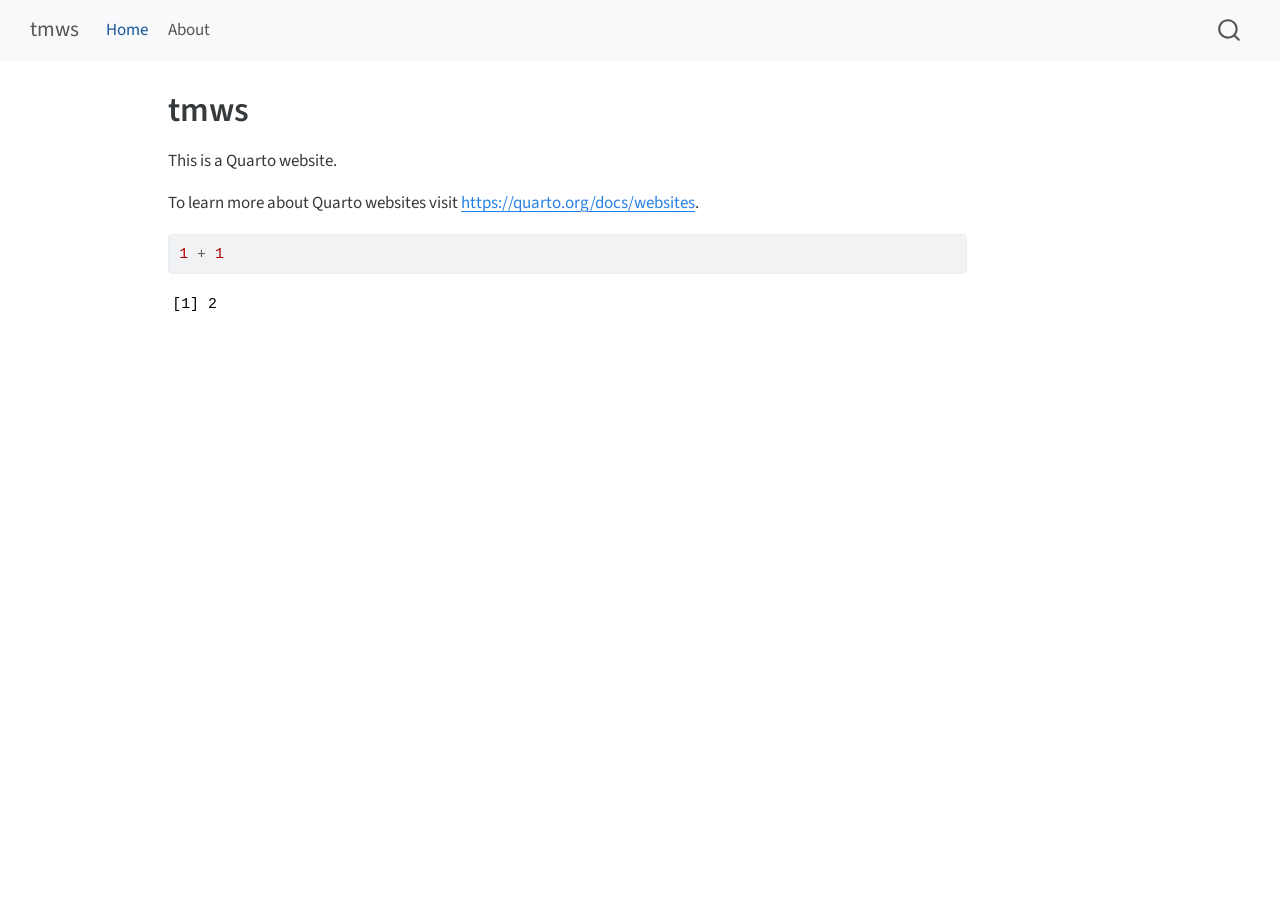
==== index.html @ 732b2dcb "Built site for gh-pages" ====
<!DOCTYPE html>
<html xmlns="http://www.w3.org/1999/xhtml" lang="en" xml:lang="en"><head>

<meta charset="utf-8">
<meta name="generator" content="quarto-1.4.506">

<meta name="viewport" content="width=device-width, initial-scale=1.0, user-scalable=yes">


<title>tmws</title>
<style>
code{white-space: pre-wrap;}
span.smallcaps{font-variant: small-caps;}
div.columns{display: flex; gap: min(4vw, 1.5em);}
div.column{flex: auto; overflow-x: auto;}
div.hanging-indent{margin-left: 1.5em; text-indent: -1.5em;}
ul.task-list{list-style: none;}
ul.task-list li input[type="checkbox"] {
  width: 0.8em;
  margin: 0 0.8em 0.2em -1em; /* quarto-specific, see https://github.com/quarto-dev/quarto-cli/issues/4556 */ 
  vertical-align: middle;
}
/* CSS for syntax highlighting */
pre > code.sourceCode { white-space: pre; position: relative; }
pre > code.sourceCode > span { line-height: 1.25; }
pre > code.sourceCode > span:empty { height: 1.2em; }
.sourceCode { overflow: visible; }
code.sourceCode > span { color: inherit; text-decoration: inherit; }
div.sourceCode { margin: 1em 0; }
pre.sourceCode { margin: 0; }
@media screen {
div.sourceCode { overflow: auto; }
}
@media print {
pre > code.sourceCode { white-space: pre-wrap; }
pre > code.sourceCode > span { text-indent: -5em; padding-left: 5em; }
}
pre.numberSource code
  { counter-reset: source-line 0; }
pre.numberSource code > span
  { position: relative; left: -4em; counter-increment: source-line; }
pre.numberSource code > span > a:first-child::before
  { content: counter(source-line);
    position: relative; left: -1em; text-align: right; vertical-align: baseline;
    border: none; display: inline-block;
    -webkit-touch-callout: none; -webkit-user-select: none;
    -khtml-user-select: none; -moz-user-select: none;
    -ms-user-select: none; user-select: none;
    padding: 0 4px; width: 4em;
  }
pre.numberSource { margin-left: 3em;  padding-left: 4px; }
div.sourceCode
  {   }
@media screen {
pre > code.sourceCode > span > a:first-child::before { text-decoration: underline; }
}
</style>


<script src="site_libs/quarto-nav/quarto-nav.js"></script>
<script src="site_libs/quarto-nav/headroom.min.js"></script>
<script src="site_libs/clipboard/clipboard.min.js"></script>
<script src="site_libs/quarto-search/autocomplete.umd.js"></script>
<script src="site_libs/quarto-search/fuse.min.js"></script>
<script src="site_libs/quarto-search/quarto-search.js"></script>
<meta name="quarto:offset" content="./">
<script src="site_libs/quarto-html/quarto.js"></script>
<script src="site_libs/quarto-html/popper.min.js"></script>
<script src="site_libs/quarto-html/tippy.umd.min.js"></script>
<script src="site_libs/quarto-html/anchor.min.js"></script>
<link href="site_libs/quarto-html/tippy.css" rel="stylesheet">
<link href="site_libs/quarto-html/quarto-syntax-highlighting.css" rel="stylesheet" id="quarto-text-highlighting-styles">
<script src="site_libs/bootstrap/bootstrap.min.js"></script>
<link href="site_libs/bootstrap/bootstrap-icons.css" rel="stylesheet">
<link href="site_libs/bootstrap/bootstrap.min.css" rel="stylesheet" id="quarto-bootstrap" data-mode="light">
<script id="quarto-search-options" type="application/json">{
  "location": "navbar",
  "copy-button": false,
  "collapse-after": 3,
  "panel-placement": "end",
  "type": "overlay",
  "limit": 50,
  "keyboard-shortcut": [
    "f",
    "/",
    "s"
  ],
  "show-item-context": false,
  "language": {
    "search-no-results-text": "No results",
    "search-matching-documents-text": "matching documents",
    "search-copy-link-title": "Copy link to search",
    "search-hide-matches-text": "Hide additional matches",
    "search-more-match-text": "more match in this document",
    "search-more-matches-text": "more matches in this document",
    "search-clear-button-title": "Clear",
    "search-detached-cancel-button-title": "Cancel",
    "search-submit-button-title": "Submit",
    "search-label": "Search"
  }
}</script>


<link rel="stylesheet" href="styles.css">
</head>

<body class="nav-fixed">

<div id="quarto-search-results"></div>
  <header id="quarto-header" class="headroom fixed-top">
    <nav class="navbar navbar-expand-lg " data-bs-theme="dark">
      <div class="navbar-container container-fluid">
      <div class="navbar-brand-container mx-auto">
    <a class="navbar-brand" href="./index.html">
    <span class="navbar-title">tmws</span>
    </a>
  </div>
            <div id="quarto-search" class="" title="Search"></div>
          <button class="navbar-toggler" type="button" data-bs-toggle="collapse" data-bs-target="#navbarCollapse" aria-controls="navbarCollapse" aria-expanded="false" aria-label="Toggle navigation" onclick="if (window.quartoToggleHeadroom) { window.quartoToggleHeadroom(); }">
  <span class="navbar-toggler-icon"></span>
</button>
          <div class="collapse navbar-collapse" id="navbarCollapse">
            <ul class="navbar-nav navbar-nav-scroll me-auto">
  <li class="nav-item">
    <a class="nav-link active" href="./index.html" aria-current="page"> 
<span class="menu-text">Home</span></a>
  </li>  
  <li class="nav-item">
    <a class="nav-link" href="./about.html"> 
<span class="menu-text">About</span></a>
  </li>  
</ul>
          </div> <!-- /navcollapse -->
          <div class="quarto-navbar-tools">
</div>
      </div> <!-- /container-fluid -->
    </nav>
</header>
<!-- content -->
<div id="quarto-content" class="quarto-container page-columns page-rows-contents page-layout-article page-navbar">
<!-- sidebar -->
<!-- margin-sidebar -->
    <div id="quarto-margin-sidebar" class="sidebar margin-sidebar">
        
    </div>
<!-- main -->
<main class="content" id="quarto-document-content">

<header id="title-block-header" class="quarto-title-block default">
<div class="quarto-title">
<h1 class="title">tmws</h1>
</div>



<div class="quarto-title-meta">

    
  
    
  </div>
  


</header>


<p>This is a Quarto website.</p>
<p>To learn more about Quarto websites visit <a href="https://quarto.org/docs/websites" class="uri">https://quarto.org/docs/websites</a>.</p>
<div class="cell">
<div class="sourceCode cell-code" id="cb1"><pre class="sourceCode r code-with-copy"><code class="sourceCode r"><span id="cb1-1"><a href="#cb1-1" aria-hidden="true" tabindex="-1"></a><span class="dv">1</span> <span class="sc">+</span> <span class="dv">1</span></span></code><button title="Copy to Clipboard" class="code-copy-button"><i class="bi"></i></button></pre></div>
<div class="cell-output cell-output-stdout">
<pre><code>[1] 2</code></pre>
</div>
</div>



</main> <!-- /main -->
<script id="quarto-html-after-body" type="application/javascript">
window.document.addEventListener("DOMContentLoaded", function (event) {
  const toggleBodyColorMode = (bsSheetEl) => {
    const mode = bsSheetEl.getAttribute("data-mode");
    const bodyEl = window.document.querySelector("body");
    if (mode === "dark") {
      bodyEl.classList.add("quarto-dark");
      bodyEl.classList.remove("quarto-light");
    } else {
      bodyEl.classList.add("quarto-light");
      bodyEl.classList.remove("quarto-dark");
    }
  }
  const toggleBodyColorPrimary = () => {
    const bsSheetEl = window.document.querySelector("link#quarto-bootstrap");
    if (bsSheetEl) {
      toggleBodyColorMode(bsSheetEl);
    }
  }
  toggleBodyColorPrimary();  
  const icon = "";
  const anchorJS = new window.AnchorJS();
  anchorJS.options = {
    placement: 'right',
    icon: icon
  };
  anchorJS.add('.anchored');
  const isCodeAnnotation = (el) => {
    for (const clz of el.classList) {
      if (clz.startsWith('code-annotation-')) {                     
        return true;
      }
    }
    return false;
  }
  const clipboard = new window.ClipboardJS('.code-copy-button', {
    text: function(trigger) {
      const codeEl = trigger.previousElementSibling.cloneNode(true);
      for (const childEl of codeEl.children) {
        if (isCodeAnnotation(childEl)) {
          childEl.remove();
        }
      }
      return codeEl.innerText;
    }
  });
  clipboard.on('success', function(e) {
    // button target
    const button = e.trigger;
    // don't keep focus
    button.blur();
    // flash "checked"
    button.classList.add('code-copy-button-checked');
    var currentTitle = button.getAttribute("title");
    button.setAttribute("title", "Copied!");
    let tooltip;
    if (window.bootstrap) {
      button.setAttribute("data-bs-toggle", "tooltip");
      button.setAttribute("data-bs-placement", "left");
      button.setAttribute("data-bs-title", "Copied!");
      tooltip = new bootstrap.Tooltip(button, 
        { trigger: "manual", 
          customClass: "code-copy-button-tooltip",
          offset: [0, -8]});
      tooltip.show();    
    }
    setTimeout(function() {
      if (tooltip) {
        tooltip.hide();
        button.removeAttribute("data-bs-title");
        button.removeAttribute("data-bs-toggle");
        button.removeAttribute("data-bs-placement");
      }
      button.setAttribute("title", currentTitle);
      button.classList.remove('code-copy-button-checked');
    }, 1000);
    // clear code selection
    e.clearSelection();
  });
  function tippyHover(el, contentFn, onTriggerFn, onUntriggerFn) {
    const config = {
      allowHTML: true,
      maxWidth: 500,
      delay: 100,
      arrow: false,
      appendTo: function(el) {
          return el.parentElement;
      },
      interactive: true,
      interactiveBorder: 10,
      theme: 'quarto',
      placement: 'bottom-start',
    };
    if (contentFn) {
      config.content = contentFn;
    }
    if (onTriggerFn) {
      config.onTrigger = onTriggerFn;
    }
    if (onUntriggerFn) {
      config.onUntrigger = onUntriggerFn;
    }
    window.tippy(el, config); 
  }
  const noterefs = window.document.querySelectorAll('a[role="doc-noteref"]');
  for (var i=0; i<noterefs.length; i++) {
    const ref = noterefs[i];
    tippyHover(ref, function() {
      // use id or data attribute instead here
      let href = ref.getAttribute('data-footnote-href') || ref.getAttribute('href');
      try { href = new URL(href).hash; } catch {}
      const id = href.replace(/^#\/?/, "");
      const note = window.document.getElementById(id);
      return note.innerHTML;
    });
  }
  const xrefs = window.document.querySelectorAll('a.quarto-xref');
  const processXRef = (id, note) => {
    // Strip column container classes
    const stripColumnClz = (el) => {
      el.classList.remove("page-full", "page-columns");
      if (el.children) {
        for (const child of el.children) {
          stripColumnClz(child);
        }
      }
    }
    stripColumnClz(note)
    const typesetMath = (el) => {
      if (window.MathJax) {
        // MathJax Typeset
        window.MathJax.typeset([el]);
      } else if (window.katex) {
        // KaTeX Render
        var mathElements = el.getElementsByClassName("math");
        var macros = [];
        for (var i = 0; i < mathElements.length; i++) {
          var texText = mathElements[i].firstChild;
          if (mathElements[i].tagName == "SPAN") {
            window.katex.render(texText.data, mathElements[i], {
              displayMode: mathElements[i].classList.contains('display'),
              throwOnError: false,
              macros: macros,
              fleqn: false
            });
          }
        }
      }
    }
    if (id === null || id.startsWith('sec-')) {
      // Special case sections, only their first couple elements
      const container = document.createElement("div");
      if (note.children && note.children.length > 2) {
        container.appendChild(note.children[0].cloneNode(true));
        for (let i = 1; i < note.children.length; i++) {
          const child = note.children[i];
          if (child.tagName === "P" && child.innerText === "") {
            continue;
          } else {
            container.appendChild(child.cloneNode(true));
            break;
          }
        }
        typesetMath(container);
        return container.innerHTML
      } else {
        typesetMath(note);
        return note.innerHTML;
      }
    } else {
      // Remove any anchor links if they are present
      const anchorLink = note.querySelector('a.anchorjs-link');
      if (anchorLink) {
        anchorLink.remove();
      }
      typesetMath(note);
      return note.innerHTML;
    }
  }
  for (var i=0; i<xrefs.length; i++) {
    const xref = xrefs[i];
    tippyHover(xref, undefined, function(instance) {
      instance.disable();
      let url = xref.getAttribute('href');
      let hash = undefined; 
      if (url.startsWith('#')) {
        hash = url;
      } else {
        try { hash = new URL(url).hash; } catch {}
      }
      if (hash) {
        const id = hash.replace(/^#\/?/, "");
        const note = window.document.getElementById(id);
        if (note !== null) {
          try {
            const html = processXRef(id, note.cloneNode(true));
            instance.setContent(html);
          } finally {
            instance.enable();
            instance.show();
          }
        } else {
          // See if we can fetch this
          fetch(url.split('#')[0])
          .then(res => res.text())
          .then(html => {
            const parser = new DOMParser();
            const htmlDoc = parser.parseFromString(html, "text/html");
            const note = htmlDoc.getElementById(id);
            if (note !== null) {
              const html = processXRef(id, note);
              instance.setContent(html);
            } 
          }).finally(() => {
            instance.enable();
            instance.show();
          });
        }
      } else {
        // See if we can fetch a full url (with no hash to target)
        // This is a special case and we should probably do some content thinning / targeting
        fetch(url)
        .then(res => res.text())
        .then(html => {
          const parser = new DOMParser();
          const htmlDoc = parser.parseFromString(html, "text/html");
          const note = htmlDoc.querySelector('main.content');
          if (note !== null) {
            // This should only happen for chapter cross references
            // (since there is no id in the URL)
            // remove the first header
            if (note.children.length > 0 && note.children[0].tagName === "HEADER") {
              note.children[0].remove();
            }
            const html = processXRef(null, note);
            instance.setContent(html);
          } 
        }).finally(() => {
          instance.enable();
          instance.show();
        });
      }
    }, function(instance) {
    });
  }
      let selectedAnnoteEl;
      const selectorForAnnotation = ( cell, annotation) => {
        let cellAttr = 'data-code-cell="' + cell + '"';
        let lineAttr = 'data-code-annotation="' +  annotation + '"';
        const selector = 'span[' + cellAttr + '][' + lineAttr + ']';
        return selector;
      }
      const selectCodeLines = (annoteEl) => {
        const doc = window.document;
        const targetCell = annoteEl.getAttribute("data-target-cell");
        const targetAnnotation = annoteEl.getAttribute("data-target-annotation");
        const annoteSpan = window.document.querySelector(selectorForAnnotation(targetCell, targetAnnotation));
        const lines = annoteSpan.getAttribute("data-code-lines").split(",");
        const lineIds = lines.map((line) => {
          return targetCell + "-" + line;
        })
        let top = null;
        let height = null;
        let parent = null;
        if (lineIds.length > 0) {
            //compute the position of the single el (top and bottom and make a div)
            const el = window.document.getElementById(lineIds[0]);
            top = el.offsetTop;
            height = el.offsetHeight;
            parent = el.parentElement.parentElement;
          if (lineIds.length > 1) {
            const lastEl = window.document.getElementById(lineIds[lineIds.length - 1]);
            const bottom = lastEl.offsetTop + lastEl.offsetHeight;
            height = bottom - top;
          }
          if (top !== null && height !== null && parent !== null) {
            // cook up a div (if necessary) and position it 
            let div = window.document.getElementById("code-annotation-line-highlight");
            if (div === null) {
              div = window.document.createElement("div");
              div.setAttribute("id", "code-annotation-line-highlight");
              div.style.position = 'absolute';
              parent.appendChild(div);
            }
            div.style.top = top - 2 + "px";
            div.style.height = height + 4 + "px";
            div.style.left = 0;
            let gutterDiv = window.document.getElementById("code-annotation-line-highlight-gutter");
            if (gutterDiv === null) {
              gutterDiv = window.document.createElement("div");
              gutterDiv.setAttribute("id", "code-annotation-line-highlight-gutter");
              gutterDiv.style.position = 'absolute';
              const codeCell = window.document.getElementById(targetCell);
              const gutter = codeCell.querySelector('.code-annotation-gutter');
              gutter.appendChild(gutterDiv);
            }
            gutterDiv.style.top = top - 2 + "px";
            gutterDiv.style.height = height + 4 + "px";
          }
          selectedAnnoteEl = annoteEl;
        }
      };
      const unselectCodeLines = () => {
        const elementsIds = ["code-annotation-line-highlight", "code-annotation-line-highlight-gutter"];
        elementsIds.forEach((elId) => {
          const div = window.document.getElementById(elId);
          if (div) {
            div.remove();
          }
        });
        selectedAnnoteEl = undefined;
      };
        // Handle positioning of the toggle
    window.addEventListener(
      "resize",
      throttle(() => {
        elRect = undefined;
        if (selectedAnnoteEl) {
          selectCodeLines(selectedAnnoteEl);
        }
      }, 10)
    );
    function throttle(fn, ms) {
    let throttle = false;
    let timer;
      return (...args) => {
        if(!throttle) { // first call gets through
            fn.apply(this, args);
            throttle = true;
        } else { // all the others get throttled
            if(timer) clearTimeout(timer); // cancel #2
            timer = setTimeout(() => {
              fn.apply(this, args);
              timer = throttle = false;
            }, ms);
        }
      };
    }
      // Attach click handler to the DT
      const annoteDls = window.document.querySelectorAll('dt[data-target-cell]');
      for (const annoteDlNode of annoteDls) {
        annoteDlNode.addEventListener('click', (event) => {
          const clickedEl = event.target;
          if (clickedEl !== selectedAnnoteEl) {
            unselectCodeLines();
            const activeEl = window.document.querySelector('dt[data-target-cell].code-annotation-active');
            if (activeEl) {
              activeEl.classList.remove('code-annotation-active');
            }
            selectCodeLines(clickedEl);
            clickedEl.classList.add('code-annotation-active');
          } else {
            // Unselect the line
            unselectCodeLines();
            clickedEl.classList.remove('code-annotation-active');
          }
        });
      }
  const findCites = (el) => {
    const parentEl = el.parentElement;
    if (parentEl) {
      const cites = parentEl.dataset.cites;
      if (cites) {
        return {
          el,
          cites: cites.split(' ')
        };
      } else {
        return findCites(el.parentElement)
      }
    } else {
      return undefined;
    }
  };
  var bibliorefs = window.document.querySelectorAll('a[role="doc-biblioref"]');
  for (var i=0; i<bibliorefs.length; i++) {
    const ref = bibliorefs[i];
    const citeInfo = findCites(ref);
    if (citeInfo) {
      tippyHover(citeInfo.el, function() {
        var popup = window.document.createElement('div');
        citeInfo.cites.forEach(function(cite) {
          var citeDiv = window.document.createElement('div');
          citeDiv.classList.add('hanging-indent');
          citeDiv.classList.add('csl-entry');
          var biblioDiv = window.document.getElementById('ref-' + cite);
          if (biblioDiv) {
            citeDiv.innerHTML = biblioDiv.innerHTML;
          }
          popup.appendChild(citeDiv);
        });
        return popup.innerHTML;
      });
    }
  }
});
</script>
</div> <!-- /content -->




</body></html>
---- site_libs/quarto-html/tippy.css ----
.tippy-box[data-animation=fade][data-state=hidden]{opacity:0}[data-tippy-root]{max-width:calc(100vw - 10px)}.tippy-box{position:relative;background-color:#333;color:#fff;border-radius:4px;font-size:14px;line-height:1.4;white-space:normal;outline:0;transition-property:transform,visibility,opacity}.tippy-box[data-placement^=top]>.tippy-arrow{bottom:0}.tippy-box[data-placement^=top]>.tippy-arrow:before{bottom:-7px;left:0;border-width:8px 8px 0;border-top-color:initial;transform-origin:center top}.tippy-box[data-placement^=bottom]>.tippy-arrow{top:0}.tippy-box[data-placement^=bottom]>.tippy-arrow:before{top:-7px;left:0;border-width:0 8px 8px;border-bottom-color:initial;transform-origin:center bottom}.tippy-box[data-placement^=left]>.tippy-arrow{right:0}.tippy-box[data-placement^=left]>.tippy-arrow:before{border-width:8px 0 8px 8px;border-left-color:initial;right:-7px;transform-origin:center left}.tippy-box[data-placement^=right]>.tippy-arrow{left:0}.tippy-box[data-placement^=right]>.tippy-arrow:before{left:-7px;border-width:8px 8px 8px 0;border-right-color:initial;transform-origin:center right}.tippy-box[data-inertia][data-state=visible]{transition-timing-function:cubic-bezier(.54,1.5,.38,1.11)}.tippy-arrow{width:16px;height:16px;color:#333}.tippy-arrow:before{content:"";position:absolute;border-color:transparent;border-style:solid}.tippy-content{position:relative;padding:5px 9px;z-index:1}
---- site_libs/quarto-html/quarto-syntax-highlighting.css ----
/* quarto syntax highlight colors */
:root {
  --quarto-hl-ot-color: #003B4F;
  --quarto-hl-at-color: #657422;
  --quarto-hl-ss-color: #20794D;
  --quarto-hl-an-color: #5E5E5E;
  --quarto-hl-fu-color: #4758AB;
  --quarto-hl-st-color: #20794D;
  --quarto-hl-cf-color: #003B4F;
  --quarto-hl-op-color: #5E5E5E;
  --quarto-hl-er-color: #AD0000;
  --quarto-hl-bn-color: #AD0000;
  --quarto-hl-al-color: #AD0000;
  --quarto-hl-va-color: #111111;
  --quarto-hl-bu-color: inherit;
  --quarto-hl-ex-color: inherit;
  --quarto-hl-pp-color: #AD0000;
  --quarto-hl-in-color: #5E5E5E;
  --quarto-hl-vs-color: #20794D;
  --quarto-hl-wa-color: #5E5E5E;
  --quarto-hl-do-color: #5E5E5E;
  --quarto-hl-im-color: #00769E;
  --quarto-hl-ch-color: #20794D;
  --quarto-hl-dt-color: #AD0000;
  --quarto-hl-fl-color: #AD0000;
  --quarto-hl-co-color: #5E5E5E;
  --quarto-hl-cv-color: #5E5E5E;
  --quarto-hl-cn-color: #8f5902;
  --quarto-hl-sc-color: #5E5E5E;
  --quarto-hl-dv-color: #AD0000;
  --quarto-hl-kw-color: #003B4F;
}

/* other quarto variables */
:root {
  --quarto-font-monospace: SFMono-Regular, Menlo, Monaco, Consolas, "Liberation Mono", "Courier New", monospace;
}

pre > code.sourceCode > span {
  color: #003B4F;
}

code span {
  color: #003B4F;
}

code.sourceCode > span {
  color: #003B4F;
}

div.sourceCode,
div.sourceCode pre.sourceCode {
  color: #003B4F;
}

code span.ot {
  color: #003B4F;
  font-style: inherit;
}

code span.at {
  color: #657422;
  font-style: inherit;
}

code span.ss {
  color: #20794D;
  font-style: inherit;
}

code span.an {
  color: #5E5E5E;
  font-style: inherit;
}

code span.fu {
  color: #4758AB;
  font-style: inherit;
}

code span.st {
  color: #20794D;
  font-style: inherit;
}

code span.cf {
  color: #003B4F;
  font-style: inherit;
}

code span.op {
  color: #5E5E5E;
  font-style: inherit;
}

code span.er {
  color: #AD0000;
  font-style: inherit;
}

code span.bn {
  color: #AD0000;
  font-style: inherit;
}

code span.al {
  color: #AD0000;
  font-style: inherit;
}

code span.va {
  color: #111111;
  font-style: inherit;
}

code span.bu {
  font-style: inherit;
}

code span.ex {
  font-style: inherit;
}

code span.pp {
  color: #AD0000;
  font-style: inherit;
}

code span.in {
  color: #5E5E5E;
  font-style: inherit;
}

code span.vs {
  color: #20794D;
  font-style: inherit;
}

code span.wa {
  color: #5E5E5E;
  font-style: italic;
}

code span.do {
  color: #5E5E5E;
  font-style: italic;
}

code span.im {
  color: #00769E;
  font-style: inherit;
}

code span.ch {
  color: #20794D;
  font-style: inherit;
}

code span.dt {
  color: #AD0000;
  font-style: inherit;
}

code span.fl {
  color: #AD0000;
  font-style: inherit;
}

code span.co {
  color: #5E5E5E;
  font-style: inherit;
}

code span.cv {
  color: #5E5E5E;
  font-style: italic;
}

code span.cn {
  color: #8f5902;
  font-style: inherit;
}

code span.sc {
  color: #5E5E5E;
  font-style: inherit;
}

code span.dv {
  color: #AD0000;
  font-style: inherit;
}

code span.kw {
  color: #003B4F;
  font-style: inherit;
}

.prevent-inlining {
  content: "</";
}

/*# sourceMappingURL=debc5d5d77c3f9108843748ff7464032.css.map */
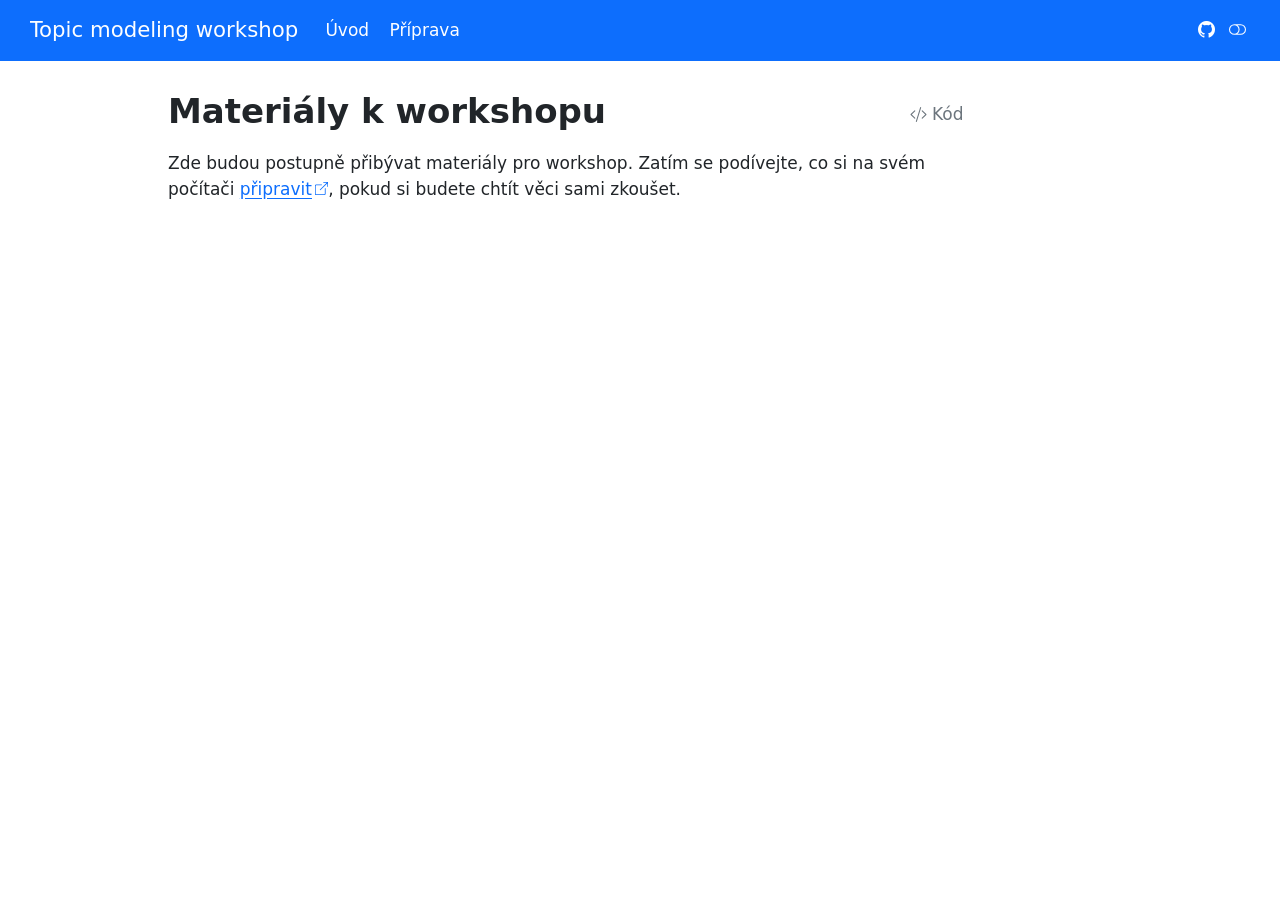
==== commit 9bee47ff: "Built site for gh-pages" ====
--- a/index.html
+++ b/index.html
@@ -1,5 +1,5 @@
 <!DOCTYPE html>
-<html xmlns="http://www.w3.org/1999/xhtml" lang="en" xml:lang="en"><head>
+<html xmlns="http://www.w3.org/1999/xhtml" lang="cs-CZ" xml:lang="cs-CZ"><head>
 
 <meta charset="utf-8">
 <meta name="generator" content="quarto-1.4.506">
@@ -7,7 +7,7 @@
 <meta name="viewport" content="width=device-width, initial-scale=1.0, user-scalable=yes">
 
 
-<title>tmws</title>
+<title>Topic modeling workshop - Materiály k workshopu</title>
 <style>
 code{white-space: pre-wrap;}
 span.smallcaps{font-variant: small-caps;}
@@ -60,43 +60,29 @@
 <script src="site_libs/quarto-nav/quarto-nav.js"></script>
 <script src="site_libs/quarto-nav/headroom.min.js"></script>
 <script src="site_libs/clipboard/clipboard.min.js"></script>
-<script src="site_libs/quarto-search/autocomplete.umd.js"></script>
-<script src="site_libs/quarto-search/fuse.min.js"></script>
-<script src="site_libs/quarto-search/quarto-search.js"></script>
-<meta name="quarto:offset" content="./">
 <script src="site_libs/quarto-html/quarto.js"></script>
 <script src="site_libs/quarto-html/popper.min.js"></script>
 <script src="site_libs/quarto-html/tippy.umd.min.js"></script>
 <script src="site_libs/quarto-html/anchor.min.js"></script>
 <link href="site_libs/quarto-html/tippy.css" rel="stylesheet">
-<link href="site_libs/quarto-html/quarto-syntax-highlighting.css" rel="stylesheet" id="quarto-text-highlighting-styles">
+<link href="site_libs/quarto-html/quarto-syntax-highlighting.css" rel="stylesheet" class="quarto-color-scheme" id="quarto-text-highlighting-styles">
+<link href="site_libs/quarto-html/quarto-syntax-highlighting-dark.css" rel="prefetch" class="quarto-color-scheme quarto-color-alternate" id="quarto-text-highlighting-styles">
 <script src="site_libs/bootstrap/bootstrap.min.js"></script>
 <link href="site_libs/bootstrap/bootstrap-icons.css" rel="stylesheet">
-<link href="site_libs/bootstrap/bootstrap.min.css" rel="stylesheet" id="quarto-bootstrap" data-mode="light">
+<link href="site_libs/bootstrap/bootstrap.min.css" rel="stylesheet" class="quarto-color-scheme" id="quarto-bootstrap" data-mode="light">
+<link href="site_libs/bootstrap/bootstrap-dark.min.css" rel="prefetch" class="quarto-color-scheme quarto-color-alternate" id="quarto-bootstrap" data-mode="dark">
 <script id="quarto-search-options" type="application/json">{
-  "location": "navbar",
-  "copy-button": false,
-  "collapse-after": 3,
-  "panel-placement": "end",
-  "type": "overlay",
-  "limit": 50,
-  "keyboard-shortcut": [
-    "f",
-    "/",
-    "s"
-  ],
-  "show-item-context": false,
   "language": {
-    "search-no-results-text": "No results",
-    "search-matching-documents-text": "matching documents",
-    "search-copy-link-title": "Copy link to search",
-    "search-hide-matches-text": "Hide additional matches",
-    "search-more-match-text": "more match in this document",
-    "search-more-matches-text": "more matches in this document",
-    "search-clear-button-title": "Clear",
-    "search-detached-cancel-button-title": "Cancel",
-    "search-submit-button-title": "Submit",
-    "search-label": "Search"
+    "search-no-results-text": "Žádný výsledek",
+    "search-matching-documents-text": "Nalezené výsledky",
+    "search-copy-link-title": "Zkopírovat odkaz pro vyhledávání",
+    "search-hide-matches-text": "Skrýt další výsledky",
+    "search-more-match-text": "další výsledek v tomto dokumentu",
+    "search-more-matches-text": "dalších výsledků v tomto dokumentu",
+    "search-clear-button-title": "Vymazat",
+    "search-detached-cancel-button-title": "Zrušit",
+    "search-submit-button-title": "Odeslat",
+    "search-label": "Hledat"
   }
 }</script>
 
@@ -112,26 +98,27 @@
       <div class="navbar-container container-fluid">
       <div class="navbar-brand-container mx-auto">
     <a class="navbar-brand" href="./index.html">
-    <span class="navbar-title">tmws</span>
+    <span class="navbar-title">Topic modeling workshop</span>
     </a>
   </div>
-            <div id="quarto-search" class="" title="Search"></div>
-          <button class="navbar-toggler" type="button" data-bs-toggle="collapse" data-bs-target="#navbarCollapse" aria-controls="navbarCollapse" aria-expanded="false" aria-label="Toggle navigation" onclick="if (window.quartoToggleHeadroom) { window.quartoToggleHeadroom(); }">
+          <button class="navbar-toggler" type="button" data-bs-toggle="collapse" data-bs-target="#navbarCollapse" aria-controls="navbarCollapse" aria-expanded="false" aria-label="Přepnout navigaci" onclick="if (window.quartoToggleHeadroom) { window.quartoToggleHeadroom(); }">
   <span class="navbar-toggler-icon"></span>
 </button>
           <div class="collapse navbar-collapse" id="navbarCollapse">
             <ul class="navbar-nav navbar-nav-scroll me-auto">
   <li class="nav-item">
     <a class="nav-link active" href="./index.html" aria-current="page"> 
-<span class="menu-text">Home</span></a>
+<span class="menu-text">Úvod</span></a>
   </li>  
   <li class="nav-item">
-    <a class="nav-link" href="./about.html"> 
-<span class="menu-text">About</span></a>
+    <a class="nav-link" href="./setup.html"> 
+<span class="menu-text">Příprava</span></a>
   </li>  
 </ul>
           </div> <!-- /navcollapse -->
           <div class="quarto-navbar-tools">
+    <a href="https://github.com/netique/tmws/" title="" class="quarto-navigation-tool px-1" aria-label=""><i class="bi bi-github"></i></a>
+  <a href="" class="quarto-color-scheme-toggle quarto-navigation-tool  px-1" onclick="window.quartoToggleColorScheme(); return false;" title="Přepnout tmavý režim"><i class="bi"></i></a>
 </div>
       </div> <!-- /container-fluid -->
     </nav>
@@ -148,7 +135,7 @@
 
 <header id="title-block-header" class="quarto-title-block default">
 <div class="quarto-title">
-<h1 class="title">tmws</h1>
+<div class="quarto-title-block"><div><h1 class="title">Materiály k workshopu</h1><button type="button" class="btn code-tools-button" id="quarto-code-tools-source"><i class="bi"></i> Kód</button></div></div>
 </div>
 
 
@@ -165,15 +152,10 @@
 </header>
 
 
-<p>This is a Quarto website.</p>
-<p>To learn more about Quarto websites visit <a href="https://quarto.org/docs/websites" class="uri">https://quarto.org/docs/websites</a>.</p>
-<div class="cell">
-<div class="sourceCode cell-code" id="cb1"><pre class="sourceCode r code-with-copy"><code class="sourceCode r"><span id="cb1-1"><a href="#cb1-1" aria-hidden="true" tabindex="-1"></a><span class="dv">1</span> <span class="sc">+</span> <span class="dv">1</span></span></code><button title="Copy to Clipboard" class="code-copy-button"><i class="bi"></i></button></pre></div>
-<div class="cell-output cell-output-stdout">
-<pre><code>[1] 2</code></pre>
-</div>
-</div>
-
+<p>Zde budou postupně přibývat materiály pro workshop. Zatím se podívejte, co si na svém počítači <a href="./setup.html">připravit</a>, pokud si budete chtít věci sami zkoušet.</p>
+
+
+<!-- -->
 
 
 </main> <!-- /main -->
@@ -197,6 +179,150 @@
     }
   }
   toggleBodyColorPrimary();  
+  const disableStylesheet = (stylesheets) => {
+    for (let i=0; i < stylesheets.length; i++) {
+      const stylesheet = stylesheets[i];
+      stylesheet.rel = 'prefetch';
+    }
+  }
+  const enableStylesheet = (stylesheets) => {
+    for (let i=0; i < stylesheets.length; i++) {
+      const stylesheet = stylesheets[i];
+      stylesheet.rel = 'stylesheet';
+    }
+  }
+  const manageTransitions = (selector, allowTransitions) => {
+    const els = window.document.querySelectorAll(selector);
+    for (let i=0; i < els.length; i++) {
+      const el = els[i];
+      if (allowTransitions) {
+        el.classList.remove('notransition');
+      } else {
+        el.classList.add('notransition');
+      }
+    }
+  }
+  const toggleGiscusIfUsed = (isAlternate, darkModeDefault) => {
+    const baseTheme = document.querySelector('#giscus-base-theme')?.value ?? 'light';
+    const alternateTheme = document.querySelector('#giscus-alt-theme')?.value ?? 'dark';
+    let newTheme = '';
+    if(darkModeDefault) {
+      newTheme = isAlternate ? baseTheme : alternateTheme;
+    } else {
+      newTheme = isAlternate ? alternateTheme : baseTheme;
+    }
+    const changeGiscusTheme = () => {
+      // From: https://github.com/giscus/giscus/issues/336
+      const sendMessage = (message) => {
+        const iframe = document.querySelector('iframe.giscus-frame');
+        if (!iframe) return;
+        iframe.contentWindow.postMessage({ giscus: message }, 'https://giscus.app');
+      }
+      sendMessage({
+        setConfig: {
+          theme: newTheme
+        }
+      });
+    }
+    const isGiscussLoaded = window.document.querySelector('iframe.giscus-frame') !== null;
+    if (isGiscussLoaded) {
+      changeGiscusTheme();
+    }
+  }
+  const toggleColorMode = (alternate) => {
+    // Switch the stylesheets
+    const alternateStylesheets = window.document.querySelectorAll('link.quarto-color-scheme.quarto-color-alternate');
+    manageTransitions('#quarto-margin-sidebar .nav-link', false);
+    if (alternate) {
+      enableStylesheet(alternateStylesheets);
+      for (const sheetNode of alternateStylesheets) {
+        if (sheetNode.id === "quarto-bootstrap") {
+          toggleBodyColorMode(sheetNode);
+        }
+      }
+    } else {
+      disableStylesheet(alternateStylesheets);
+      toggleBodyColorPrimary();
+    }
+    manageTransitions('#quarto-margin-sidebar .nav-link', true);
+    // Switch the toggles
+    const toggles = window.document.querySelectorAll('.quarto-color-scheme-toggle');
+    for (let i=0; i < toggles.length; i++) {
+      const toggle = toggles[i];
+      if (toggle) {
+        if (alternate) {
+          toggle.classList.add("alternate");     
+        } else {
+          toggle.classList.remove("alternate");
+        }
+      }
+    }
+    // Hack to workaround the fact that safari doesn't
+    // properly recolor the scrollbar when toggling (#1455)
+    if (navigator.userAgent.indexOf('Safari') > 0 && navigator.userAgent.indexOf('Chrome') == -1) {
+      manageTransitions("body", false);
+      window.scrollTo(0, 1);
+      setTimeout(() => {
+        window.scrollTo(0, 0);
+        manageTransitions("body", true);
+      }, 40);  
+    }
+  }
+  const isFileUrl = () => { 
+    return window.location.protocol === 'file:';
+  }
+  const hasAlternateSentinel = () => {  
+    let styleSentinel = getColorSchemeSentinel();
+    if (styleSentinel !== null) {
+      return styleSentinel === "alternate";
+    } else {
+      return false;
+    }
+  }
+  const setStyleSentinel = (alternate) => {
+    const value = alternate ? "alternate" : "default";
+    if (!isFileUrl()) {
+      window.localStorage.setItem("quarto-color-scheme", value);
+    } else {
+      localAlternateSentinel = value;
+    }
+  }
+  const getColorSchemeSentinel = () => {
+    if (!isFileUrl()) {
+      const storageValue = window.localStorage.getItem("quarto-color-scheme");
+      return storageValue != null ? storageValue : localAlternateSentinel;
+    } else {
+      return localAlternateSentinel;
+    }
+  }
+  const darkModeDefault = false;
+  let localAlternateSentinel = darkModeDefault ? 'alternate' : 'default';
+  // Dark / light mode switch
+  window.quartoToggleColorScheme = () => {
+    // Read the current dark / light value 
+    let toAlternate = !hasAlternateSentinel();
+    toggleColorMode(toAlternate);
+    setStyleSentinel(toAlternate);
+    toggleGiscusIfUsed(toAlternate, darkModeDefault);
+  };
+  // Ensure there is a toggle, if there isn't float one in the top right
+  if (window.document.querySelector('.quarto-color-scheme-toggle') === null) {
+    const a = window.document.createElement('a');
+    a.classList.add('top-right');
+    a.classList.add('quarto-color-scheme-toggle');
+    a.href = "";
+    a.onclick = function() { try { window.quartoToggleColorScheme(); } catch {} return false; };
+    const i = window.document.createElement("i");
+    i.classList.add('bi');
+    a.appendChild(i);
+    window.document.body.appendChild(a);
+  }
+  // Switch to dark mode if need be
+  if (hasAlternateSentinel()) {
+    toggleColorMode(true);
+  } else {
+    toggleColorMode(false);
+  }
   const icon = "";
   const anchorJS = new window.AnchorJS();
   anchorJS.options = {
@@ -231,12 +357,12 @@
     // flash "checked"
     button.classList.add('code-copy-button-checked');
     var currentTitle = button.getAttribute("title");
-    button.setAttribute("title", "Copied!");
+    button.setAttribute("title", "Zkopírováno!");
     let tooltip;
     if (window.bootstrap) {
       button.setAttribute("data-bs-toggle", "tooltip");
       button.setAttribute("data-bs-placement", "left");
-      button.setAttribute("data-bs-title", "Copied!");
+      button.setAttribute("data-bs-title", "Zkopírováno!");
       tooltip = new bootstrap.Tooltip(button, 
         { trigger: "manual", 
           customClass: "code-copy-button-tooltip",
@@ -256,6 +382,77 @@
     // clear code selection
     e.clearSelection();
   });
+  const viewSource = window.document.getElementById('quarto-view-source') ||
+                     window.document.getElementById('quarto-code-tools-source');
+  if (viewSource) {
+    const sourceUrl = viewSource.getAttribute("data-quarto-source-url");
+    viewSource.addEventListener("click", function(e) {
+      if (sourceUrl) {
+        // rstudio viewer pane
+        if (/\bcapabilities=\b/.test(window.location)) {
+          window.open(sourceUrl);
+        } else {
+          window.location.href = sourceUrl;
+        }
+      } else {
+        const modal = new bootstrap.Modal(document.getElementById('quarto-embedded-source-code-modal'));
+        modal.show();
+      }
+      return false;
+    });
+  }
+  function toggleCodeHandler(show) {
+    return function(e) {
+      const detailsSrc = window.document.querySelectorAll(".cell > details > .sourceCode");
+      for (let i=0; i<detailsSrc.length; i++) {
+        const details = detailsSrc[i].parentElement;
+        if (show) {
+          details.open = true;
+        } else {
+          details.removeAttribute("open");
+        }
+      }
+      const cellCodeDivs = window.document.querySelectorAll(".cell > .sourceCode");
+      const fromCls = show ? "hidden" : "unhidden";
+      const toCls = show ? "unhidden" : "hidden";
+      for (let i=0; i<cellCodeDivs.length; i++) {
+        const codeDiv = cellCodeDivs[i];
+        if (codeDiv.classList.contains(fromCls)) {
+          codeDiv.classList.remove(fromCls);
+          codeDiv.classList.add(toCls);
+        } 
+      }
+      return false;
+    }
+  }
+  const hideAllCode = window.document.getElementById("quarto-hide-all-code");
+  if (hideAllCode) {
+    hideAllCode.addEventListener("click", toggleCodeHandler(false));
+  }
+  const showAllCode = window.document.getElementById("quarto-show-all-code");
+  if (showAllCode) {
+    showAllCode.addEventListener("click", toggleCodeHandler(true));
+  }
+    var localhostRegex = new RegExp(/^(?:http|https):\/\/localhost\:?[0-9]*\//);
+    var mailtoRegex = new RegExp(/^mailto:/);
+      var filterRegex = new RegExp("https:\/\/netique\.github\.io\/tmws\/");
+    var isInternal = (href) => {
+        return filterRegex.test(href) || localhostRegex.test(href) || mailtoRegex.test(href);
+    }
+    // Inspect non-navigation links and adorn them if external
+ 	var links = window.document.querySelectorAll('a[href]:not(.nav-link):not(.navbar-brand):not(.toc-action):not(.sidebar-link):not(.sidebar-item-toggle):not(.pagination-link):not(.no-external):not([aria-hidden]):not(.dropdown-item):not(.quarto-navigation-tool)');
+    for (var i=0; i<links.length; i++) {
+      const link = links[i];
+      if (!isInternal(link.href)) {
+          // target, if specified
+          link.setAttribute("target", "_blank");
+          if (link.getAttribute("rel") === null) {
+            link.setAttribute("rel", "noopener");
+          }
+          // default icon
+          link.classList.add("external");
+      }
+    }
   function tippyHover(el, contentFn, onTriggerFn, onUntriggerFn) {
     const config = {
       allowHTML: true,
@@ -573,7 +770,13 @@
     }
   }
 });
-</script>
+</script><div class="modal fade" id="quarto-embedded-source-code-modal" tabindex="-1" aria-labelledby="quarto-embedded-source-code-modal-label" aria-hidden="true"><div class="modal-dialog modal-dialog-scrollable"><div class="modal-content"><div class="modal-header"><h5 class="modal-title" id="quarto-embedded-source-code-modal-label">Zdrojový kód</h5><button class="btn-close" data-bs-dismiss="modal"></button></div><div class="modal-body"><div class="">
+<div class="sourceCode" id="cb1" data-shortcodes="false"><pre class="sourceCode markdown code-with-copy"><code class="sourceCode markdown"><span id="cb1-1"><a href="#cb1-1" aria-hidden="true" tabindex="-1"></a><span class="co">---</span></span>
+<span id="cb1-2"><a href="#cb1-2" aria-hidden="true" tabindex="-1"></a><span class="an">title:</span><span class="co"> "Materiály k workshopu"</span></span>
+<span id="cb1-3"><a href="#cb1-3" aria-hidden="true" tabindex="-1"></a><span class="co">---</span></span>
+<span id="cb1-4"><a href="#cb1-4" aria-hidden="true" tabindex="-1"></a></span>
+<span id="cb1-5"><a href="#cb1-5" aria-hidden="true" tabindex="-1"></a>Zde budou postupně přibývat materiály pro workshop. Zatím se podívejte, co si na svém počítači <span class="co">[</span><span class="ot">připravit</span><span class="co">](setup.qmd)</span>, pokud si budete chtít věci sami zkoušet.</span></code><button title="Zkopírovat do schránky" class="code-copy-button"><i class="bi"></i></button></pre></div>
+</div></div></div></div></div>
 </div> <!-- /content -->
 
 
--- a/site_libs/quarto-html/quarto-syntax-highlighting-dark.css
+++ b/site_libs/quarto-html/quarto-syntax-highlighting-dark.css
@@ -0,0 +1,189 @@
+/* quarto syntax highlight colors */
+:root {
+  --quarto-hl-al-color: #f07178;
+  --quarto-hl-an-color: #d4d0ab;
+  --quarto-hl-at-color: #00e0e0;
+  --quarto-hl-bn-color: #d4d0ab;
+  --quarto-hl-bu-color: #abe338;
+  --quarto-hl-ch-color: #abe338;
+  --quarto-hl-co-color: #f8f8f2;
+  --quarto-hl-cv-color: #ffd700;
+  --quarto-hl-cn-color: #ffd700;
+  --quarto-hl-cf-color: #ffa07a;
+  --quarto-hl-dt-color: #ffa07a;
+  --quarto-hl-dv-color: #d4d0ab;
+  --quarto-hl-do-color: #f8f8f2;
+  --quarto-hl-er-color: #f07178;
+  --quarto-hl-ex-color: #00e0e0;
+  --quarto-hl-fl-color: #d4d0ab;
+  --quarto-hl-fu-color: #ffa07a;
+  --quarto-hl-im-color: #abe338;
+  --quarto-hl-in-color: #d4d0ab;
+  --quarto-hl-kw-color: #ffa07a;
+  --quarto-hl-op-color: #ffa07a;
+  --quarto-hl-ot-color: #00e0e0;
+  --quarto-hl-pp-color: #dcc6e0;
+  --quarto-hl-re-color: #00e0e0;
+  --quarto-hl-sc-color: #abe338;
+  --quarto-hl-ss-color: #abe338;
+  --quarto-hl-st-color: #abe338;
+  --quarto-hl-va-color: #00e0e0;
+  --quarto-hl-vs-color: #abe338;
+  --quarto-hl-wa-color: #dcc6e0;
+}
+
+/* other quarto variables */
+:root {
+  --quarto-font-monospace: SFMono-Regular, Menlo, Monaco, Consolas, "Liberation Mono", "Courier New", monospace;
+}
+
+code span.al {
+  background-color: #2a0f15;
+  font-weight: bold;
+  color: #f07178;
+}
+
+code span.an {
+  color: #d4d0ab;
+}
+
+code span.at {
+  color: #00e0e0;
+}
+
+code span.bn {
+  color: #d4d0ab;
+}
+
+code span.bu {
+  color: #abe338;
+}
+
+code span.ch {
+  color: #abe338;
+}
+
+code span.co {
+  font-style: italic;
+  color: #f8f8f2;
+}
+
+code span.cv {
+  color: #ffd700;
+}
+
+code span.cn {
+  color: #ffd700;
+}
+
+code span.cf {
+  font-weight: bold;
+  color: #ffa07a;
+}
+
+code span.dt {
+  color: #ffa07a;
+}
+
+code span.dv {
+  color: #d4d0ab;
+}
+
+code span.do {
+  color: #f8f8f2;
+}
+
+code span.er {
+  color: #f07178;
+  text-decoration: underline;
+}
+
+code span.ex {
+  font-weight: bold;
+  color: #00e0e0;
+}
+
+code span.fl {
+  color: #d4d0ab;
+}
+
+code span.fu {
+  color: #ffa07a;
+}
+
+code span.im {
+  color: #abe338;
+}
+
+code span.in {
+  color: #d4d0ab;
+}
+
+code span.kw {
+  font-weight: bold;
+  color: #ffa07a;
+}
+
+pre > code.sourceCode > span {
+  color: #f8f8f2;
+}
+
+code span {
+  color: #f8f8f2;
+}
+
+code.sourceCode > span {
+  color: #f8f8f2;
+}
+
+div.sourceCode,
+div.sourceCode pre.sourceCode {
+  color: #f8f8f2;
+}
+
+code span.op {
+  color: #ffa07a;
+}
+
+code span.ot {
+  color: #00e0e0;
+}
+
+code span.pp {
+  color: #dcc6e0;
+}
+
+code span.re {
+  background-color: #f8f8f2;
+  color: #00e0e0;
+}
+
+code span.sc {
+  color: #abe338;
+}
+
+code span.ss {
+  color: #abe338;
+}
+
+code span.st {
+  color: #abe338;
+}
+
+code span.va {
+  color: #00e0e0;
+}
+
+code span.vs {
+  color: #abe338;
+}
+
+code span.wa {
+  color: #dcc6e0;
+}
+
+.prevent-inlining {
+  content: "</";
+}
+
+/*# sourceMappingURL=935a306eefa94366c21e1a970dddb765.css.map */
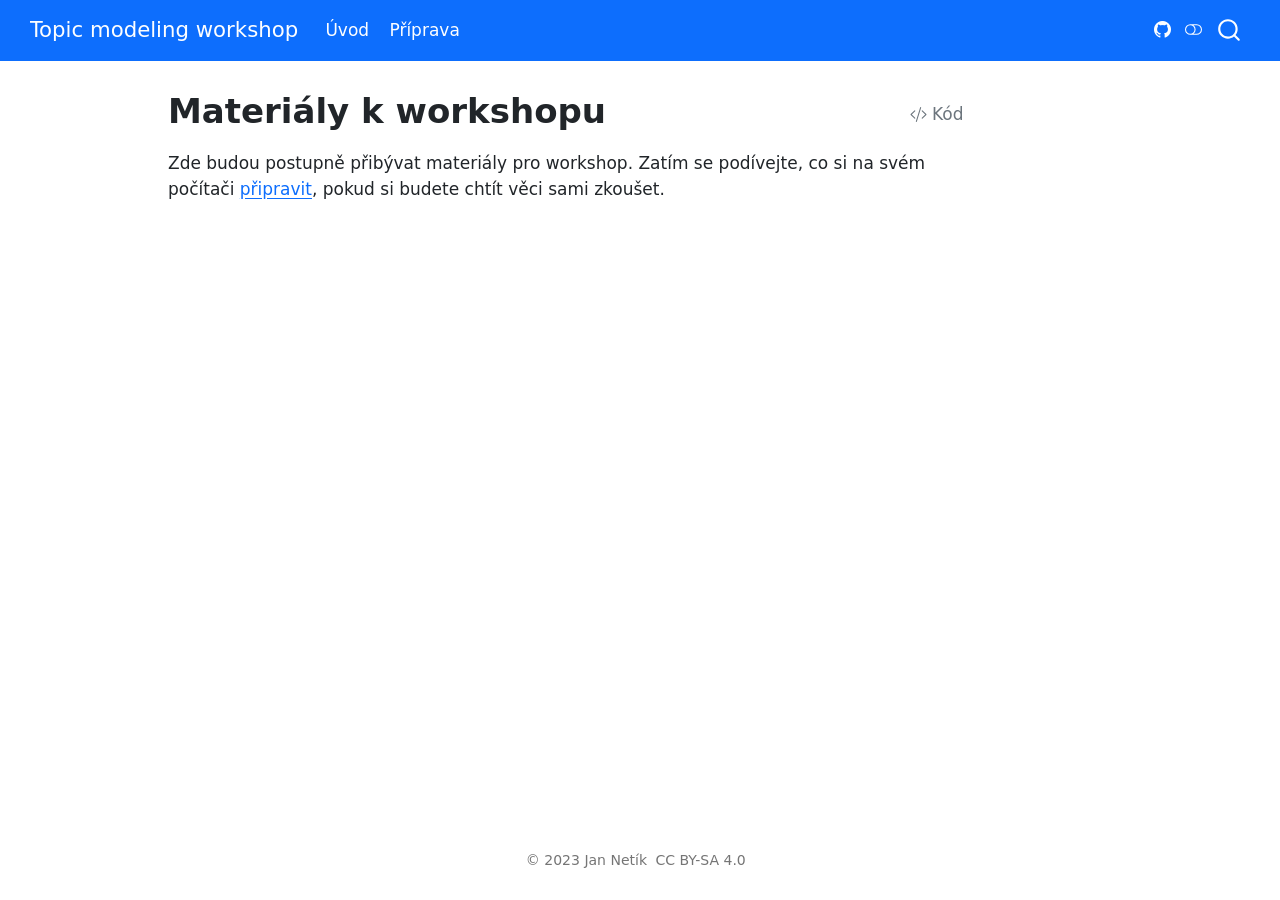
==== commit 131b9417: "Built site for gh-pages" ====
--- a/index.html
+++ b/index.html
@@ -60,6 +60,10 @@
 <script src="site_libs/quarto-nav/quarto-nav.js"></script>
 <script src="site_libs/quarto-nav/headroom.min.js"></script>
 <script src="site_libs/clipboard/clipboard.min.js"></script>
+<script src="site_libs/quarto-search/autocomplete.umd.js"></script>
+<script src="site_libs/quarto-search/fuse.min.js"></script>
+<script src="site_libs/quarto-search/quarto-search.js"></script>
+<meta name="quarto:offset" content="./">
 <script src="site_libs/quarto-html/quarto.js"></script>
 <script src="site_libs/quarto-html/popper.min.js"></script>
 <script src="site_libs/quarto-html/tippy.umd.min.js"></script>
@@ -72,6 +76,18 @@
 <link href="site_libs/bootstrap/bootstrap.min.css" rel="stylesheet" class="quarto-color-scheme" id="quarto-bootstrap" data-mode="light">
 <link href="site_libs/bootstrap/bootstrap-dark.min.css" rel="prefetch" class="quarto-color-scheme quarto-color-alternate" id="quarto-bootstrap" data-mode="dark">
 <script id="quarto-search-options" type="application/json">{
+  "location": "navbar",
+  "copy-button": false,
+  "collapse-after": 3,
+  "panel-placement": "end",
+  "type": "overlay",
+  "limit": 50,
+  "keyboard-shortcut": [
+    "f",
+    "/",
+    "s"
+  ],
+  "show-item-context": false,
   "language": {
     "search-no-results-text": "Žádný výsledek",
     "search-matching-documents-text": "Nalezené výsledky",
@@ -87,7 +103,13 @@
 }</script>
 
 
-<link rel="stylesheet" href="styles.css">
+<meta property="og:title" content="Topic modeling workshop - Materiály k workshopu">
+<meta property="og:description" content="">
+<meta property="og:site_name" content="Topic modeling workshop">
+<meta name="twitter:title" content="Topic modeling workshop - Materiály k workshopu">
+<meta name="twitter:description" content="">
+<meta name="twitter:site" content="@netikja">
+<meta name="twitter:card" content="summary">
 </head>
 
 <body class="nav-fixed">
@@ -101,6 +123,7 @@
     <span class="navbar-title">Topic modeling workshop</span>
     </a>
   </div>
+            <div id="quarto-search" class="" title="Hledat"></div>
           <button class="navbar-toggler" type="button" data-bs-toggle="collapse" data-bs-target="#navbarCollapse" aria-controls="navbarCollapse" aria-expanded="false" aria-label="Přepnout navigaci" onclick="if (window.quartoToggleHeadroom) { window.quartoToggleHeadroom(); }">
   <span class="navbar-toggler-icon"></span>
 </button>
@@ -449,8 +472,6 @@
           if (link.getAttribute("rel") === null) {
             link.setAttribute("rel", "noopener");
           }
-          // default icon
-          link.classList.add("external");
       }
     }
   function tippyHover(el, contentFn, onTriggerFn, onUntriggerFn) {
@@ -773,11 +794,35 @@
 </script><div class="modal fade" id="quarto-embedded-source-code-modal" tabindex="-1" aria-labelledby="quarto-embedded-source-code-modal-label" aria-hidden="true"><div class="modal-dialog modal-dialog-scrollable"><div class="modal-content"><div class="modal-header"><h5 class="modal-title" id="quarto-embedded-source-code-modal-label">Zdrojový kód</h5><button class="btn-close" data-bs-dismiss="modal"></button></div><div class="modal-body"><div class="">
 <div class="sourceCode" id="cb1" data-shortcodes="false"><pre class="sourceCode markdown code-with-copy"><code class="sourceCode markdown"><span id="cb1-1"><a href="#cb1-1" aria-hidden="true" tabindex="-1"></a><span class="co">---</span></span>
 <span id="cb1-2"><a href="#cb1-2" aria-hidden="true" tabindex="-1"></a><span class="an">title:</span><span class="co"> "Materiály k workshopu"</span></span>
-<span id="cb1-3"><a href="#cb1-3" aria-hidden="true" tabindex="-1"></a><span class="co">---</span></span>
-<span id="cb1-4"><a href="#cb1-4" aria-hidden="true" tabindex="-1"></a></span>
-<span id="cb1-5"><a href="#cb1-5" aria-hidden="true" tabindex="-1"></a>Zde budou postupně přibývat materiály pro workshop. Zatím se podívejte, co si na svém počítači <span class="co">[</span><span class="ot">připravit</span><span class="co">](setup.qmd)</span>, pokud si budete chtít věci sami zkoušet.</span></code><button title="Zkopírovat do schránky" class="code-copy-button"><i class="bi"></i></button></pre></div>
+<span id="cb1-3"><a href="#cb1-3" aria-hidden="true" tabindex="-1"></a><span class="an">comments:</span><span class="co"> false</span></span>
+<span id="cb1-4"><a href="#cb1-4" aria-hidden="true" tabindex="-1"></a><span class="an">repo-actions:</span><span class="co"> false</span></span>
+<span id="cb1-5"><a href="#cb1-5" aria-hidden="true" tabindex="-1"></a><span class="co">---</span></span>
+<span id="cb1-6"><a href="#cb1-6" aria-hidden="true" tabindex="-1"></a></span>
+<span id="cb1-7"><a href="#cb1-7" aria-hidden="true" tabindex="-1"></a>Zde budou postupně přibývat materiály pro workshop. Zatím se podívejte, co si na svém počítači <span class="co">[</span><span class="ot">připravit</span><span class="co">](setup.qmd)</span>, pokud si budete chtít věci sami zkoušet.</span></code><button title="Zkopírovat do schránky" class="code-copy-button"><i class="bi"></i></button></pre></div>
 </div></div></div></div></div>
 </div> <!-- /content -->
+<footer class="footer">
+  <div class="nav-footer">
+    <div class="nav-footer-left">
+      &nbsp;
+    </div>   
+    <div class="nav-footer-center">
+      <ul class="footer-items list-unstyled">
+    <li class="nav-item">
+ © 2023 Jan Netík
+  </li>  
+    <li class="nav-item">
+    <a class="nav-link" href="https://creativecommons.org/licenses/by-sa/4.0/" target="blank">
+<p>CC BY-SA 4.0</p>
+</a>
+  </li>  
+</ul>
+    </div>
+    <div class="nav-footer-right">
+      &nbsp;
+    </div>
+  </div>
+</footer>
 
 
 
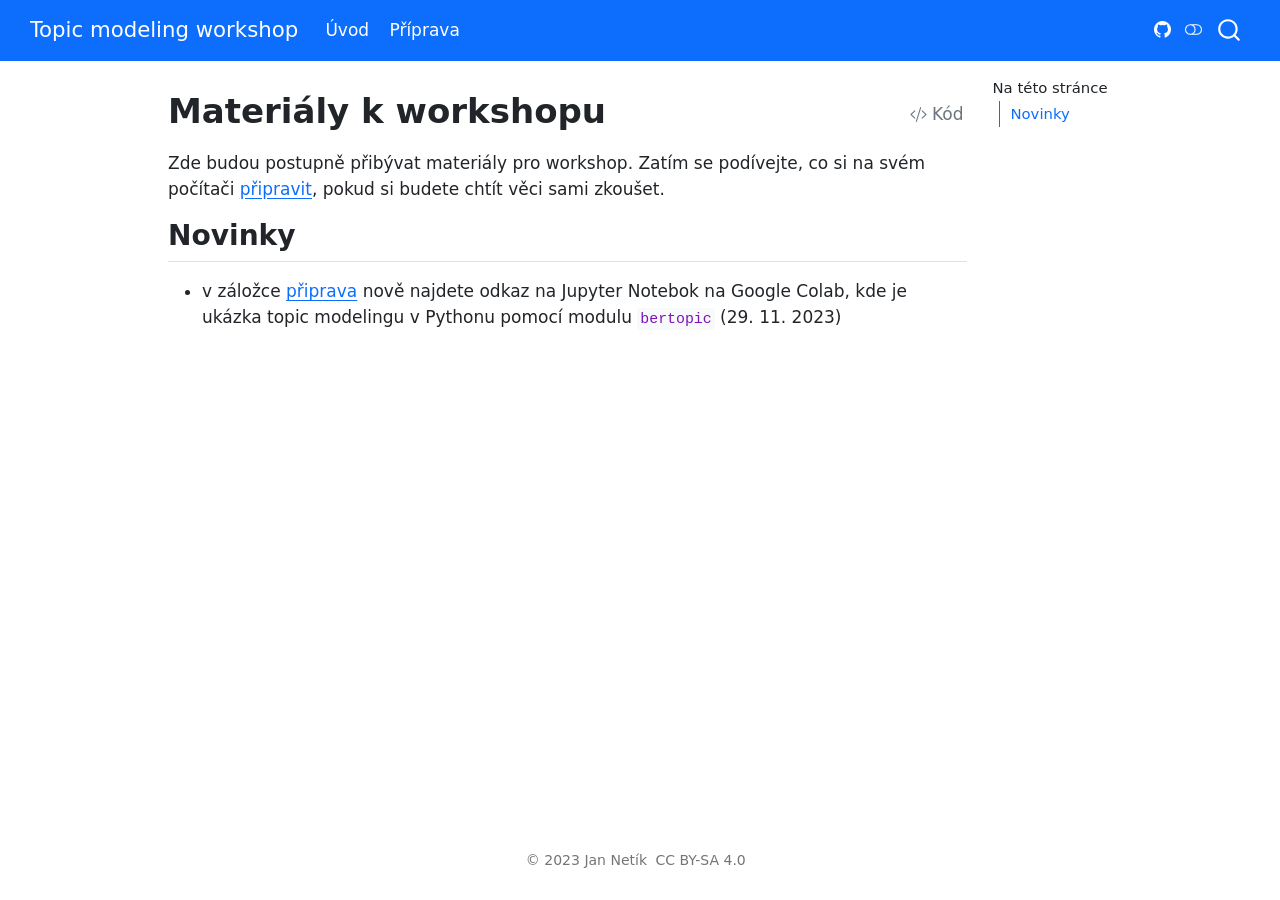
==== commit a04f8702: "Built site for gh-pages" ====
--- a/index.html
+++ b/index.html
@@ -151,7 +151,13 @@
 <!-- sidebar -->
 <!-- margin-sidebar -->
     <div id="quarto-margin-sidebar" class="sidebar margin-sidebar">
-        
+        <nav id="TOC" role="doc-toc" class="toc-active">
+    <h2 id="toc-title">Na této stránce</h2>
+   
+  <ul>
+  <li><a href="#novinky" id="toc-novinky" class="nav-link active" data-scroll-target="#novinky">Novinky</a></li>
+  </ul>
+</nav>
     </div>
 <!-- main -->
 <main class="content" id="quarto-document-content">
@@ -176,10 +182,16 @@
 
 
 <p>Zde budou postupně přibývat materiály pro workshop. Zatím se podívejte, co si na svém počítači <a href="./setup.html">připravit</a>, pokud si budete chtít věci sami zkoušet.</p>
+<section id="novinky" class="level2">
+<h2 class="anchored" data-anchor-id="novinky">Novinky</h2>
+<ul>
+<li>v záložce <a href="./setup.html">připrava</a> nově najdete odkaz na Jupyter Notebok na Google Colab, kde je ukázka topic modelingu v Pythonu pomocí modulu <code>bertopic</code> (29. 11. 2023)</li>
+</ul>
 
 
 <!-- -->
 
+</section>
 
 </main> <!-- /main -->
 <script id="quarto-html-after-body" type="application/javascript">
@@ -798,7 +810,11 @@
 <span id="cb1-4"><a href="#cb1-4" aria-hidden="true" tabindex="-1"></a><span class="an">repo-actions:</span><span class="co"> false</span></span>
 <span id="cb1-5"><a href="#cb1-5" aria-hidden="true" tabindex="-1"></a><span class="co">---</span></span>
 <span id="cb1-6"><a href="#cb1-6" aria-hidden="true" tabindex="-1"></a></span>
-<span id="cb1-7"><a href="#cb1-7" aria-hidden="true" tabindex="-1"></a>Zde budou postupně přibývat materiály pro workshop. Zatím se podívejte, co si na svém počítači <span class="co">[</span><span class="ot">připravit</span><span class="co">](setup.qmd)</span>, pokud si budete chtít věci sami zkoušet.</span></code><button title="Zkopírovat do schránky" class="code-copy-button"><i class="bi"></i></button></pre></div>
+<span id="cb1-7"><a href="#cb1-7" aria-hidden="true" tabindex="-1"></a>Zde budou postupně přibývat materiály pro workshop. Zatím se podívejte, co si na svém počítači <span class="co">[</span><span class="ot">připravit</span><span class="co">](setup.qmd)</span>, pokud si budete chtít věci sami zkoušet.</span>
+<span id="cb1-8"><a href="#cb1-8" aria-hidden="true" tabindex="-1"></a></span>
+<span id="cb1-9"><a href="#cb1-9" aria-hidden="true" tabindex="-1"></a><span class="fu">## Novinky</span></span>
+<span id="cb1-10"><a href="#cb1-10" aria-hidden="true" tabindex="-1"></a></span>
+<span id="cb1-11"><a href="#cb1-11" aria-hidden="true" tabindex="-1"></a><span class="ss">-   </span>v záložce <span class="co">[</span><span class="ot">připrava</span><span class="co">](setup.qmd)</span> nově najdete odkaz na Jupyter Notebok na Google Colab, kde je ukázka topic modelingu v Pythonu pomocí modulu <span class="in">`bertopic`</span> (29. 11. 2023)</span></code><button title="Zkopírovat do schránky" class="code-copy-button"><i class="bi"></i></button></pre></div>
 </div></div></div></div></div>
 </div> <!-- /content -->
 <footer class="footer">
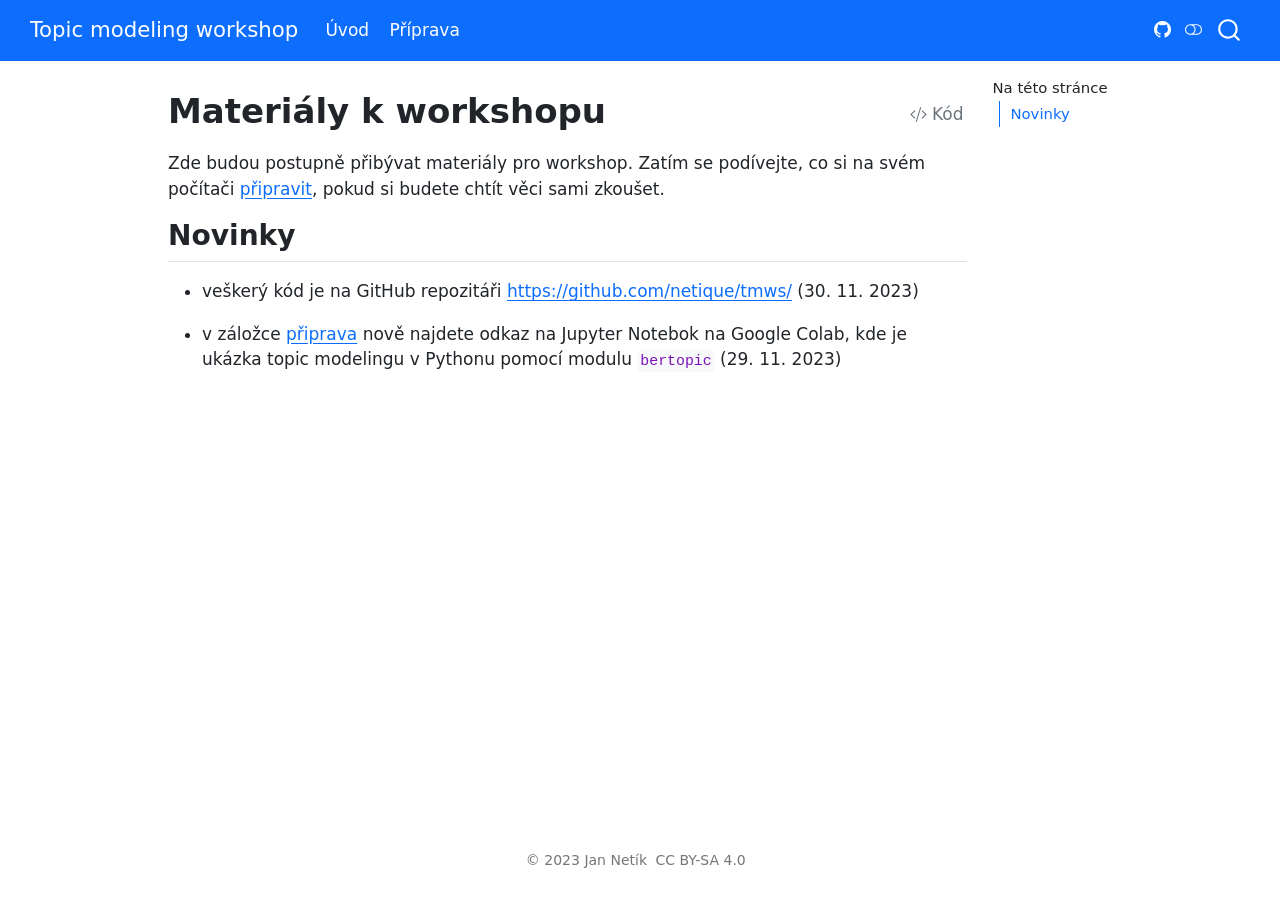
==== commit f64f09bc: "Built site for gh-pages" ====
--- a/index.html
+++ b/index.html
@@ -2,7 +2,7 @@
 <html xmlns="http://www.w3.org/1999/xhtml" lang="cs-CZ" xml:lang="cs-CZ"><head>
 
 <meta charset="utf-8">
-<meta name="generator" content="quarto-1.4.506">
+<meta name="generator" content="quarto-1.4.514">
 
 <meta name="viewport" content="width=device-width, initial-scale=1.0, user-scalable=yes">
 
@@ -185,7 +185,8 @@
 <section id="novinky" class="level2">
 <h2 class="anchored" data-anchor-id="novinky">Novinky</h2>
 <ul>
-<li>v záložce <a href="./setup.html">připrava</a> nově najdete odkaz na Jupyter Notebok na Google Colab, kde je ukázka topic modelingu v Pythonu pomocí modulu <code>bertopic</code> (29. 11. 2023)</li>
+<li><p>veškerý kód je na GitHub repozitáři <a href="https://github.com/netique/tmws/" class="uri">https://github.com/netique/tmws/</a> (30. 11. 2023)</p></li>
+<li><p>v záložce <a href="./setup.html">připrava</a> nově najdete odkaz na Jupyter Notebok na Google Colab, kde je ukázka topic modelingu v Pythonu pomocí modulu <code>bertopic</code> (29. 11. 2023)</p></li>
 </ul>
 
 
@@ -814,7 +815,9 @@
 <span id="cb1-8"><a href="#cb1-8" aria-hidden="true" tabindex="-1"></a></span>
 <span id="cb1-9"><a href="#cb1-9" aria-hidden="true" tabindex="-1"></a><span class="fu">## Novinky</span></span>
 <span id="cb1-10"><a href="#cb1-10" aria-hidden="true" tabindex="-1"></a></span>
-<span id="cb1-11"><a href="#cb1-11" aria-hidden="true" tabindex="-1"></a><span class="ss">-   </span>v záložce <span class="co">[</span><span class="ot">připrava</span><span class="co">](setup.qmd)</span> nově najdete odkaz na Jupyter Notebok na Google Colab, kde je ukázka topic modelingu v Pythonu pomocí modulu <span class="in">`bertopic`</span> (29. 11. 2023)</span></code><button title="Zkopírovat do schránky" class="code-copy-button"><i class="bi"></i></button></pre></div>
+<span id="cb1-11"><a href="#cb1-11" aria-hidden="true" tabindex="-1"></a><span class="ss">-   </span>veškerý kód je na GitHub repozitáři <span class="ot">&lt;https://github.com/netique/tmws/&gt;</span> (30. 11. 2023)</span>
+<span id="cb1-12"><a href="#cb1-12" aria-hidden="true" tabindex="-1"></a></span>
+<span id="cb1-13"><a href="#cb1-13" aria-hidden="true" tabindex="-1"></a><span class="ss">-   </span>v záložce <span class="co">[</span><span class="ot">připrava</span><span class="co">](setup.qmd)</span> nově najdete odkaz na Jupyter Notebok na Google Colab, kde je ukázka topic modelingu v Pythonu pomocí modulu <span class="in">`bertopic`</span> (29. 11. 2023)</span></code><button title="Zkopírovat do schránky" class="code-copy-button"><i class="bi"></i></button></pre></div>
 </div></div></div></div></div>
 </div> <!-- /content -->
 <footer class="footer">
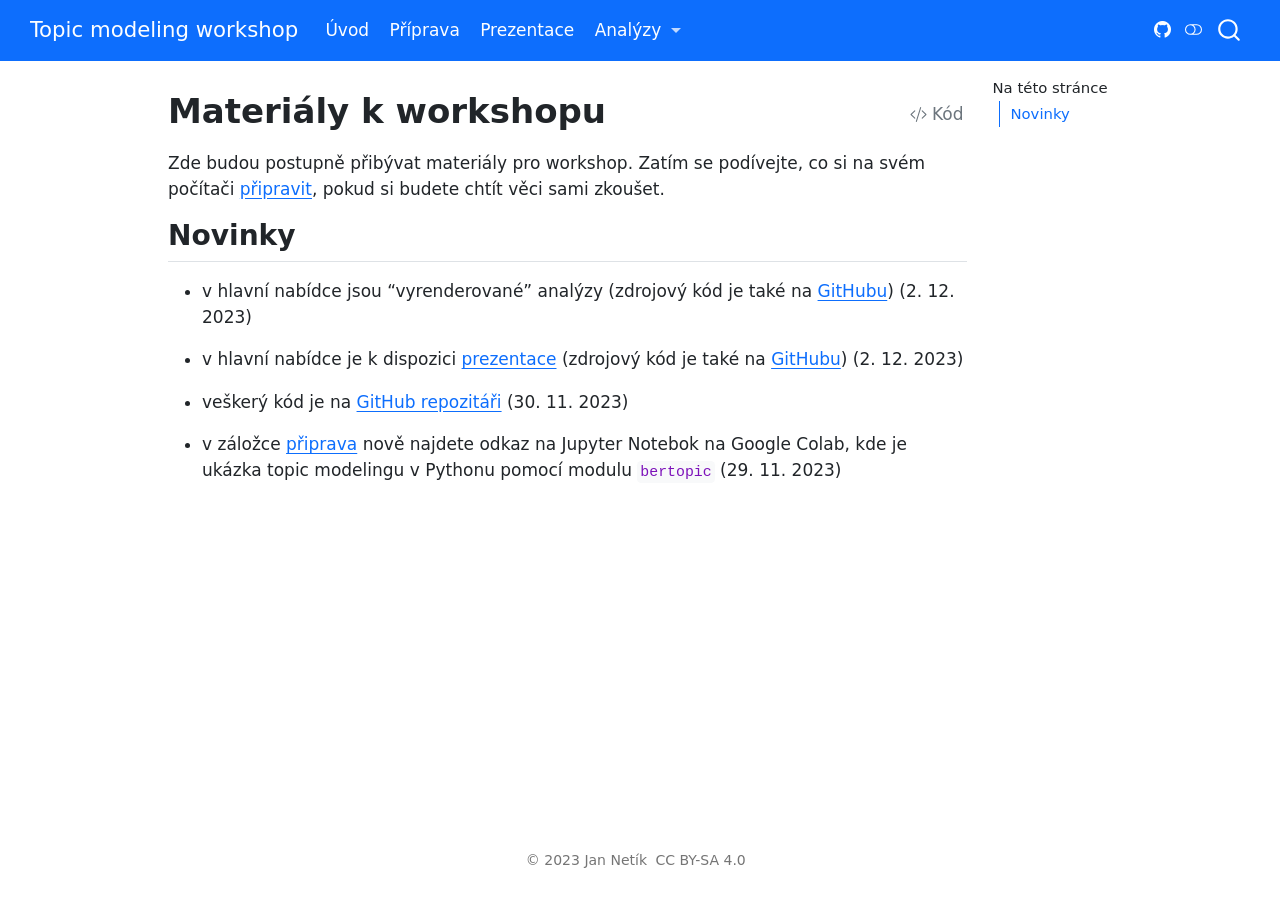
==== commit f53c467c: "Built site for gh-pages" ====
--- a/index.html
+++ b/index.html
@@ -137,6 +137,29 @@
     <a class="nav-link" href="./setup.html"> 
 <span class="menu-text">Příprava</span></a>
   </li>  
+  <li class="nav-item">
+    <a class="nav-link" href="./prezi/"> 
+<span class="menu-text">Prezentace</span></a>
+  </li>  
+  <li class="nav-item dropdown ">
+    <a class="nav-link dropdown-toggle" href="#" id="nav-menu-analýzy" role="button" data-bs-toggle="dropdown" aria-expanded="false">
+ <span class="menu-text">Analýzy</span>
+    </a>
+    <ul class="dropdown-menu" aria-labelledby="nav-menu-analýzy">    
+        <li>
+    <a class="dropdown-item" href="./analyses/lda.html">
+ <span class="dropdown-text">Tradiční postup s LDA</span></a>
+  </li>  
+        <li>
+    <a class="dropdown-item" href="./analyses/ukazka_bertopic_py.html">
+ <span class="dropdown-text">Ukázka práce s BERTopic v Pythonu</span></a>
+  </li>  
+        <li>
+    <a class="dropdown-item" href="./analyses/ukazka_bertopic_r.html">
+ <span class="dropdown-text">Ukázka práce s BERTopic v R</span></a>
+  </li>  
+    </ul>
+  </li>
 </ul>
           </div> <!-- /navcollapse -->
           <div class="quarto-navbar-tools">
@@ -185,7 +208,9 @@
 <section id="novinky" class="level2">
 <h2 class="anchored" data-anchor-id="novinky">Novinky</h2>
 <ul>
-<li><p>veškerý kód je na GitHub repozitáři <a href="https://github.com/netique/tmws/" class="uri">https://github.com/netique/tmws/</a> (30. 11. 2023)</p></li>
+<li><p>v hlavní nabídce jsou “vyrenderované” analýzy (zdrojový kód je také na <a href="https://github.com/netique/tmws/">GitHubu</a>) (2. 12. 2023)</p></li>
+<li><p>v hlavní nabídce je k dispozici <a href="prezi/">prezentace</a> (zdrojový kód je také na <a href="https://github.com/netique/tmws/">GitHubu</a>) (2. 12. 2023)</p></li>
+<li><p>veškerý kód je na <a href="https://github.com/netique/tmws/">GitHub repozitáři</a> (30. 11. 2023)</p></li>
 <li><p>v záložce <a href="./setup.html">připrava</a> nově najdete odkaz na Jupyter Notebok na Google Colab, kde je ukázka topic modelingu v Pythonu pomocí modulu <code>bertopic</code> (29. 11. 2023)</p></li>
 </ul>
 
@@ -815,9 +840,13 @@
 <span id="cb1-8"><a href="#cb1-8" aria-hidden="true" tabindex="-1"></a></span>
 <span id="cb1-9"><a href="#cb1-9" aria-hidden="true" tabindex="-1"></a><span class="fu">## Novinky</span></span>
 <span id="cb1-10"><a href="#cb1-10" aria-hidden="true" tabindex="-1"></a></span>
-<span id="cb1-11"><a href="#cb1-11" aria-hidden="true" tabindex="-1"></a><span class="ss">-   </span>veškerý kód je na GitHub repozitáři <span class="ot">&lt;https://github.com/netique/tmws/&gt;</span> (30. 11. 2023)</span>
+<span id="cb1-11"><a href="#cb1-11" aria-hidden="true" tabindex="-1"></a><span class="ss">-   </span>v hlavní nabídce jsou "vyrenderované" analýzy (zdrojový kód je také na <span class="co">[</span><span class="ot">GitHubu</span><span class="co">](https://github.com/netique/tmws/)</span>) (2. 12. 2023)</span>
 <span id="cb1-12"><a href="#cb1-12" aria-hidden="true" tabindex="-1"></a></span>
-<span id="cb1-13"><a href="#cb1-13" aria-hidden="true" tabindex="-1"></a><span class="ss">-   </span>v záložce <span class="co">[</span><span class="ot">připrava</span><span class="co">](setup.qmd)</span> nově najdete odkaz na Jupyter Notebok na Google Colab, kde je ukázka topic modelingu v Pythonu pomocí modulu <span class="in">`bertopic`</span> (29. 11. 2023)</span></code><button title="Zkopírovat do schránky" class="code-copy-button"><i class="bi"></i></button></pre></div>
+<span id="cb1-13"><a href="#cb1-13" aria-hidden="true" tabindex="-1"></a><span class="ss">-   </span>v hlavní nabídce je k dispozici <span class="co">[</span><span class="ot">prezentace</span><span class="co">](prezi/)</span> (zdrojový kód je také na <span class="co">[</span><span class="ot">GitHubu</span><span class="co">](https://github.com/netique/tmws/)</span>) (2. 12. 2023)</span>
+<span id="cb1-14"><a href="#cb1-14" aria-hidden="true" tabindex="-1"></a></span>
+<span id="cb1-15"><a href="#cb1-15" aria-hidden="true" tabindex="-1"></a><span class="ss">-   </span>veškerý kód je na <span class="co">[</span><span class="ot">GitHub repozitáři</span><span class="co">](https://github.com/netique/tmws/)</span> (30. 11. 2023)</span>
+<span id="cb1-16"><a href="#cb1-16" aria-hidden="true" tabindex="-1"></a></span>
+<span id="cb1-17"><a href="#cb1-17" aria-hidden="true" tabindex="-1"></a><span class="ss">-   </span>v záložce <span class="co">[</span><span class="ot">připrava</span><span class="co">](setup.qmd)</span> nově najdete odkaz na Jupyter Notebok na Google Colab, kde je ukázka topic modelingu v Pythonu pomocí modulu <span class="in">`bertopic`</span> (29. 11. 2023)</span></code><button title="Zkopírovat do schránky" class="code-copy-button"><i class="bi"></i></button></pre></div>
 </div></div></div></div></div>
 </div> <!-- /content -->
 <footer class="footer">
